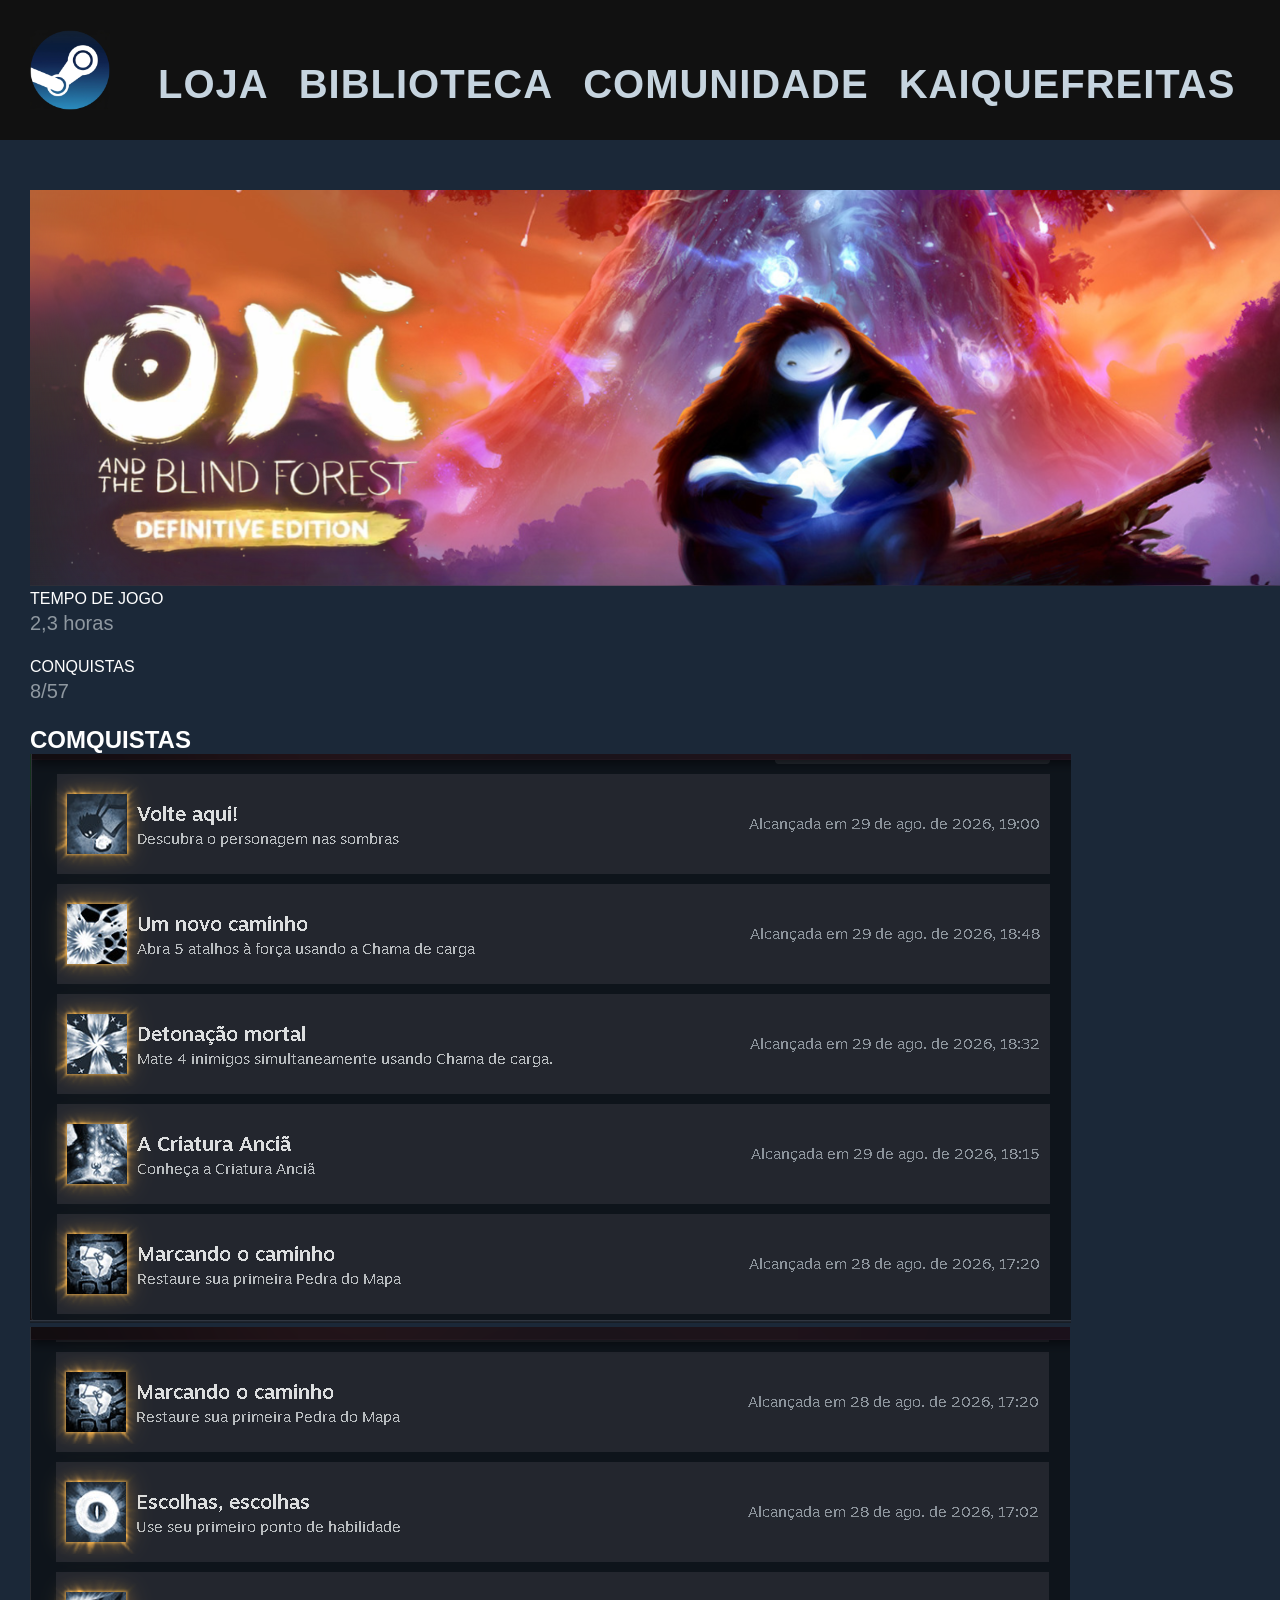
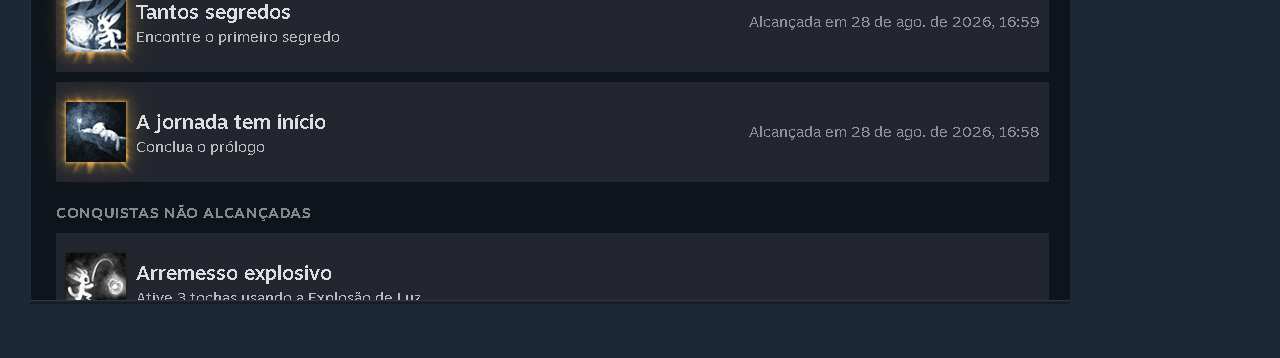
==== ori.html @ 25dc7127 "depois de alguns erros terminei o css" ====
<!DOCTYPE html>
<html lang="pt-br">
<head>
    <meta charset="UTF-8">
    <meta name="viewport" content="width=device-width, initial-scale=1.0">
    <title>Ori and the Blind Forest</title>
    <link rel="stylesheet" href="style.css">
</head>
<body>
    <header>
      <img  class="logo" src="assents/Imagem steam.jpg" alt="Logo da Steam" />
      <nav>
        <ul>
          <li><a href="">Loja</a></li>
          <li><a href="index.html">Biblioteca</a></li>
          <li><a href="">Comunidade</a></li>
          <li><a href="">KaiqueFreitas</a></li>
        </ul>
      </nav>
    </header>

    <section>
        <div class="banner_jogo">
           <img src="assents/Ori.png" alt="Ori and the Blind Forest">

        </div>

         <div class="barra_status" >
        <div class="status">
          <span>TEMPO DE JOGO</span>
          <p> 2,3 horas</p>
        </div>

        <div class="status">
          <span>CONQUISTAS</span>
          <p> 8/57</p>
        </div>
        </div>


        <div class="comquistas">  
          <h2>COMQUISTAS</h2>
          <img src="assents/Comquistas ori part1.png" alt="Comquistas Parte 1">
          <img src="assents/Comquistas ori part2.png" alt="Comquistas Parte 2">

        </div>




    </section>


    
</body>
</html>
---- style.css ----
* {
  padding: 0;
  margin: 0;
  box-sizing: border-box;
  font-family: sans-serif;
}

body {
  background-color: #1b2838;
  color: #ffffff;
}

header {
  background-color: #111111;
  display: flex;
  justify-content: flex-start;
  align-items: center;
  padding: 30px 30px;
  gap: 48px;
}

.logo {
  width: 80px;
  height: 80px;
}

header nav ul {
  list-style: none;
  display: flex;
  gap: 30px;
  margin-top: 29px;
}

header nav ul li a {
  text-decoration: none;
  color: #c6d4df;
  font-size: 40px;
  font-weight: bold;
  text-transform: uppercase;
  letter-spacing: 1px;
}

header nav ul li a:hover {
  color: #3a64d9;
}

section {
  padding: 50px 30px;
}


h1 {
  font-size: 50px;
  text-transform: uppercase;
  letter-spacing: 1px;
  color: #ffffff;
  margin-bottom: 5px;
  font-weight: normal; 
}

p {
  color: #8f98a0; 
  font-size: 20px;
  margin-bottom: 20px;
  line-height: 1.5; 
}

.Meus_jogos_favoritos, .Meus_jogos {
display: flex;
flex-wrap: wrap;
gap: 25px;
}

.Meus_jogos_favoritos img, .Meus_jogos img{
 border-radius: 4px;
  box-shadow: 0 4px 8px rgba(0, 0, 0, 0.6);
  cursor: pointer;
  transition: transform 0.3s ease,box-shadow 0.3s ease; 

}

.Meus_jogos_favoritos img:hover, .Meus_jogos img:hover{
  transform: scale(1.05);
  box-shadow: 0 8px 16px rgba(0, 0, 0, 0.6);
}
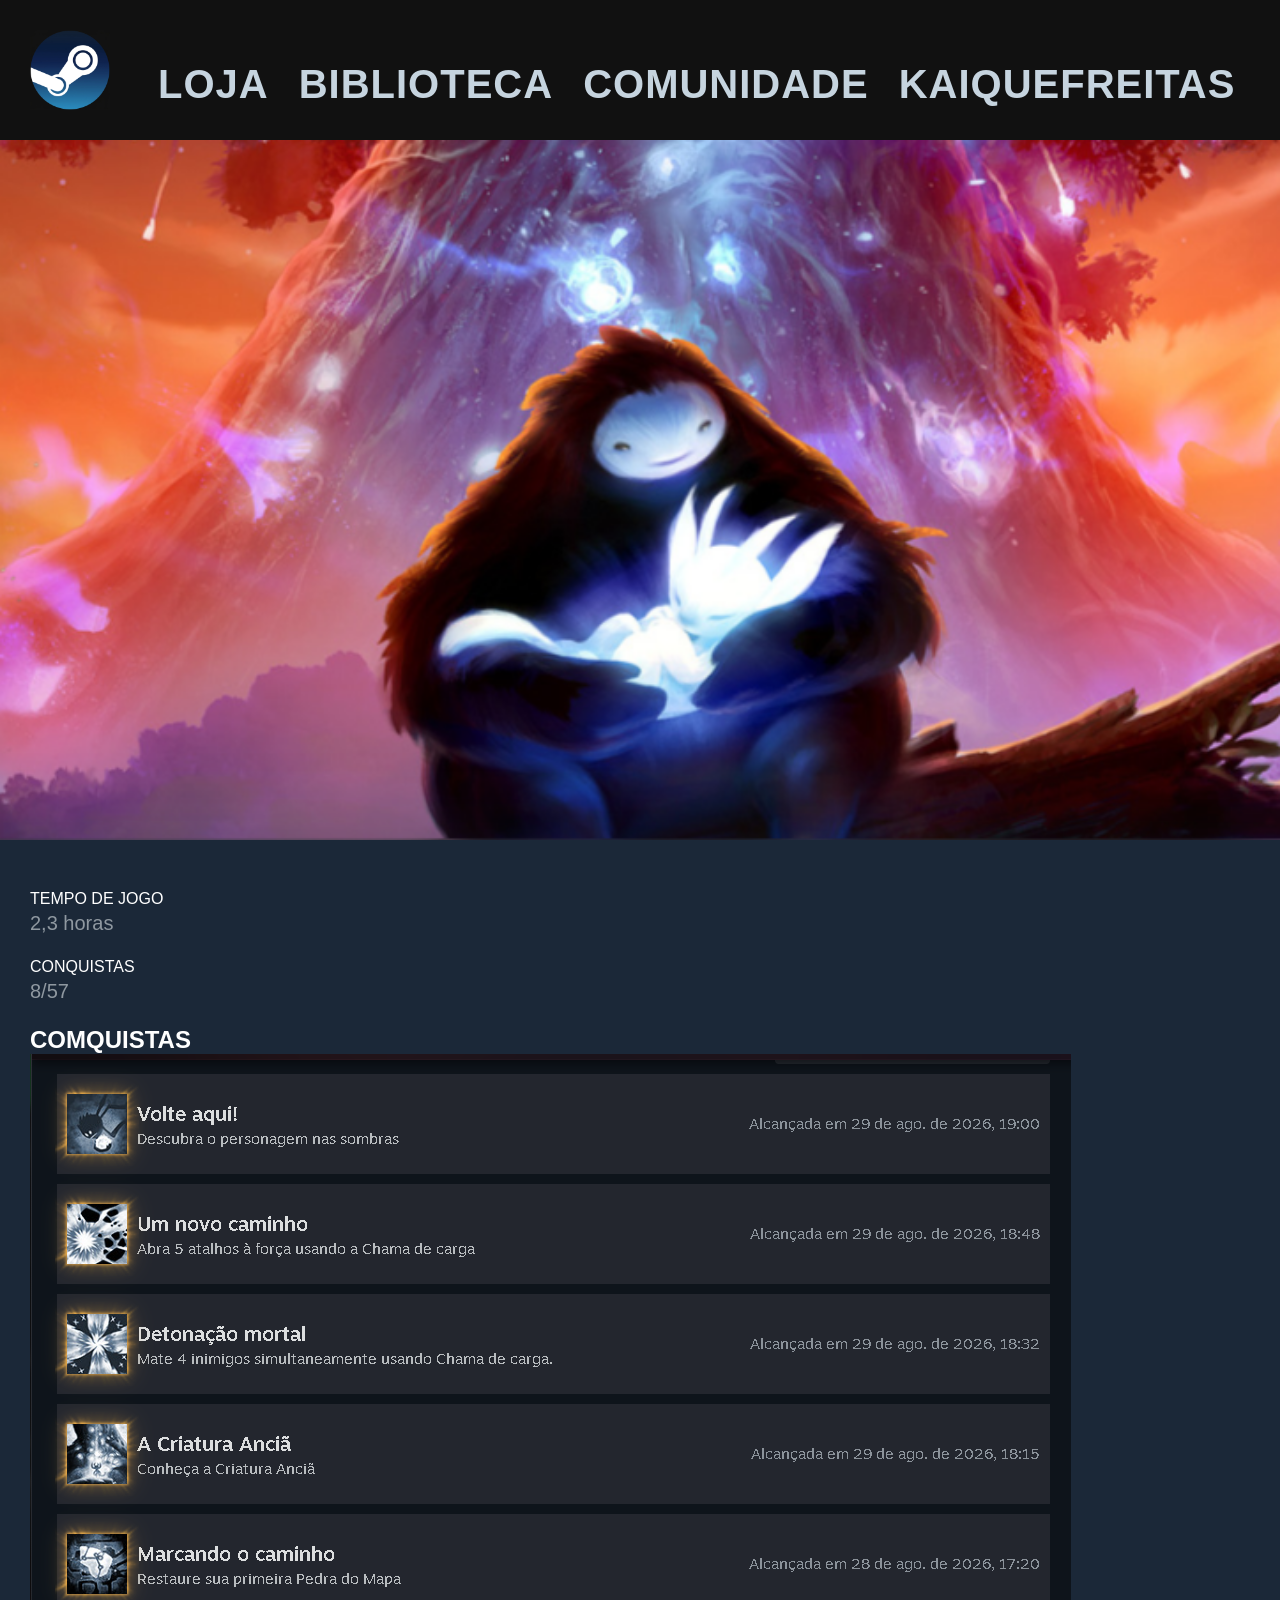
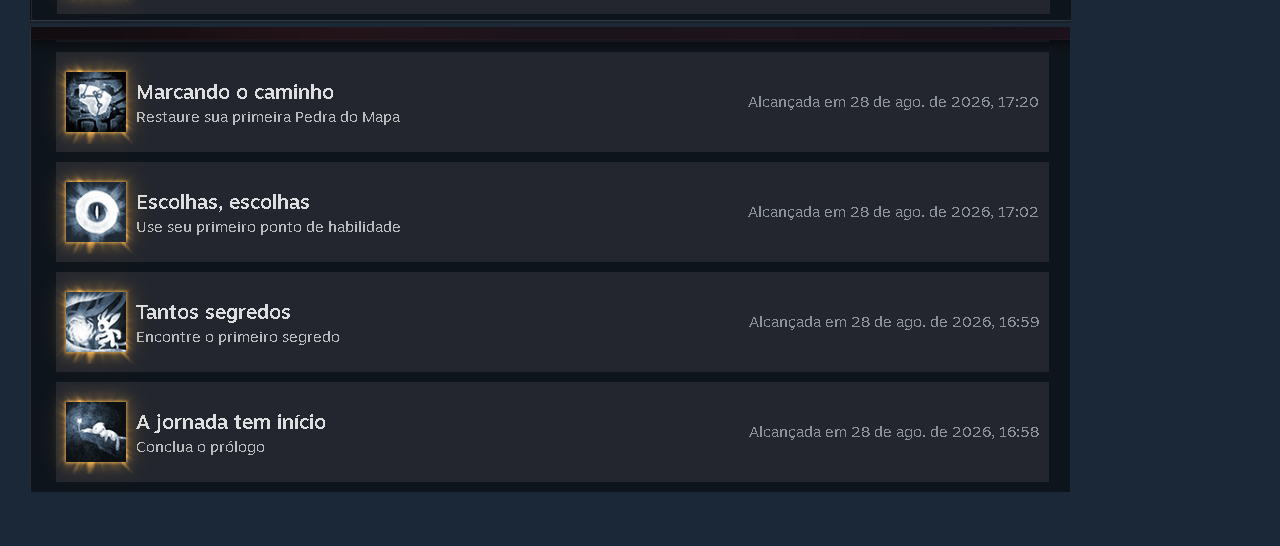
==== commit f7e52ddb: "part.1 ori 2" ====
--- a/ori.html
+++ b/ori.html
@@ -1,14 +1,14 @@
-<!DOCTYPE html>
+<!doctype html>
 <html lang="pt-br">
-<head>
-    <meta charset="UTF-8">
-    <meta name="viewport" content="width=device-width, initial-scale=1.0">
+  <head>
+    <meta charset="UTF-8" />
+    <meta name="viewport" content="width=device-width, initial-scale=1.0" />
     <title>Ori and the Blind Forest</title>
-    <link rel="stylesheet" href="style.css">
-</head>
-<body>
+    <link rel="stylesheet" href="style.css" />
+  </head>
+  <body>
     <header>
-      <img  class="logo" src="assents/Imagem steam.jpg" alt="Logo da Steam" />
+      <img class="logo" src="assents/Imagem steam.jpg" alt="Logo da Steam" />
       <nav>
         <ul>
           <li><a href="">Loja</a></li>
@@ -19,38 +19,26 @@
       </nav>
     </header>
 
+    <img class="banner_jogo" src="assents/Ori.png" alt="Ori and the Blind Forest" />
+
     <section>
-        <div class="banner_jogo">
-           <img src="assents/Ori.png" alt="Ori and the Blind Forest">
-
-        </div>
-
-         <div class="barra_status" >
+      <div class="barra_status">
         <div class="status">
           <span>TEMPO DE JOGO</span>
-          <p> 2,3 horas</p>
+          <p>2,3 horas</p>
         </div>
 
         <div class="status">
           <span>CONQUISTAS</span>
-          <p> 8/57</p>
+          <p>8/57</p>
         </div>
-        </div>
+      </div>
 
-
-        <div class="comquistas">  
-          <h2>COMQUISTAS</h2>
-          <img src="assents/Comquistas ori part1.png" alt="Comquistas Parte 1">
-          <img src="assents/Comquistas ori part2.png" alt="Comquistas Parte 2">
-
-        </div>
-
-
-
-
+      <div class="comquistas">
+        <h2>COMQUISTAS</h2>
+        <img src="assents/Comquistas ori part1.png" alt="Comquistas Parte 1" />
+        <img src="assents/Comquistas ori part2.png" alt="Comquistas Parte 2" />
+      </div>
     </section>
-
-
-    
-</body>
-</html>+  </body>
+</html>
--- a/style.css
+++ b/style.css
@@ -47,8 +47,6 @@
 section {
   padding: 50px 30px;
 }
-
-
 h1 {
   font-size: 50px;
   text-transform: uppercase;
@@ -83,3 +81,16 @@
   transform: scale(1.05);
   box-shadow: 0 8px 16px rgba(0, 0, 0, 0.6);
 }
+
+.banner_jogo {
+  width: 100%; /* Garante 100% da largura da tela do navegador */
+  height: 700px; /* Define uma altura fixa para o banner */
+  object-fit: cover; /* Recorta as sobras sem esticar nem achatar a imagem */
+  object-position: top center; /* Foca nos personagens na parte de cima */
+  display: block;
+}
+
+
+
+
+
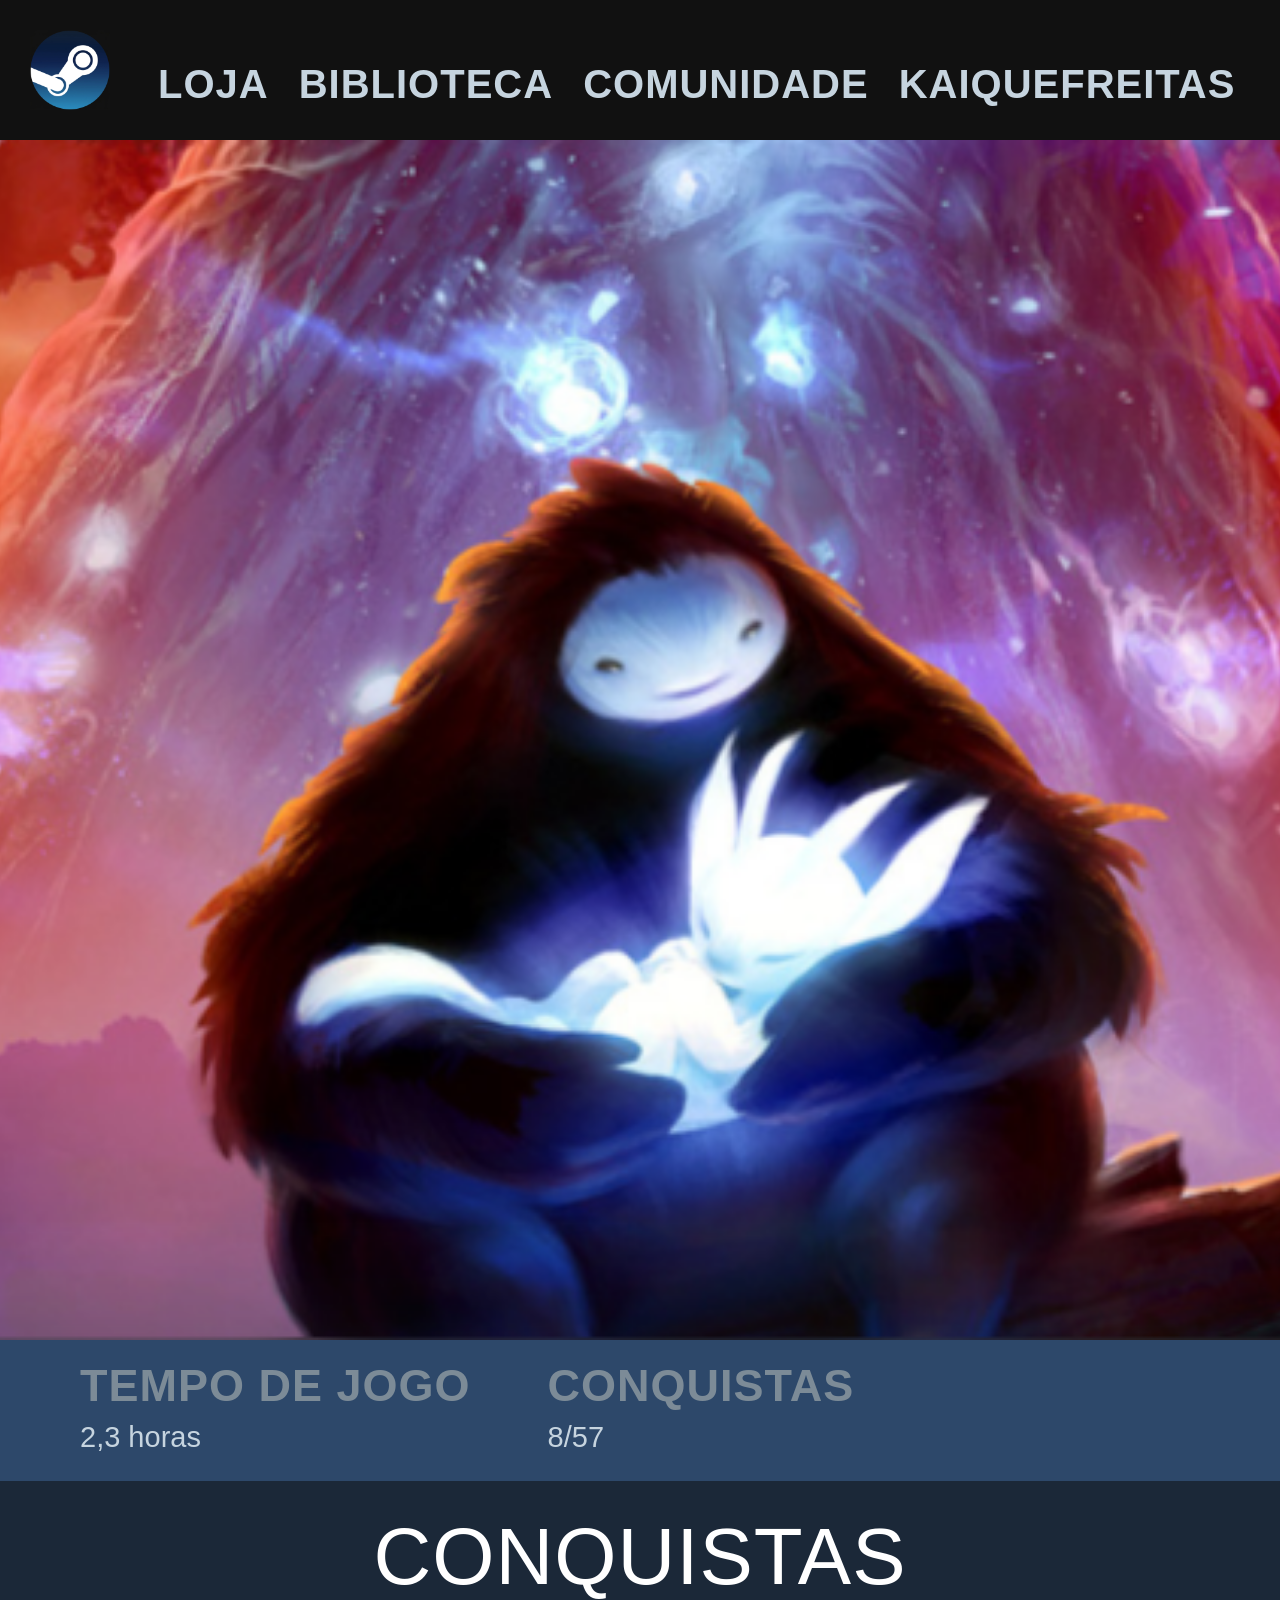
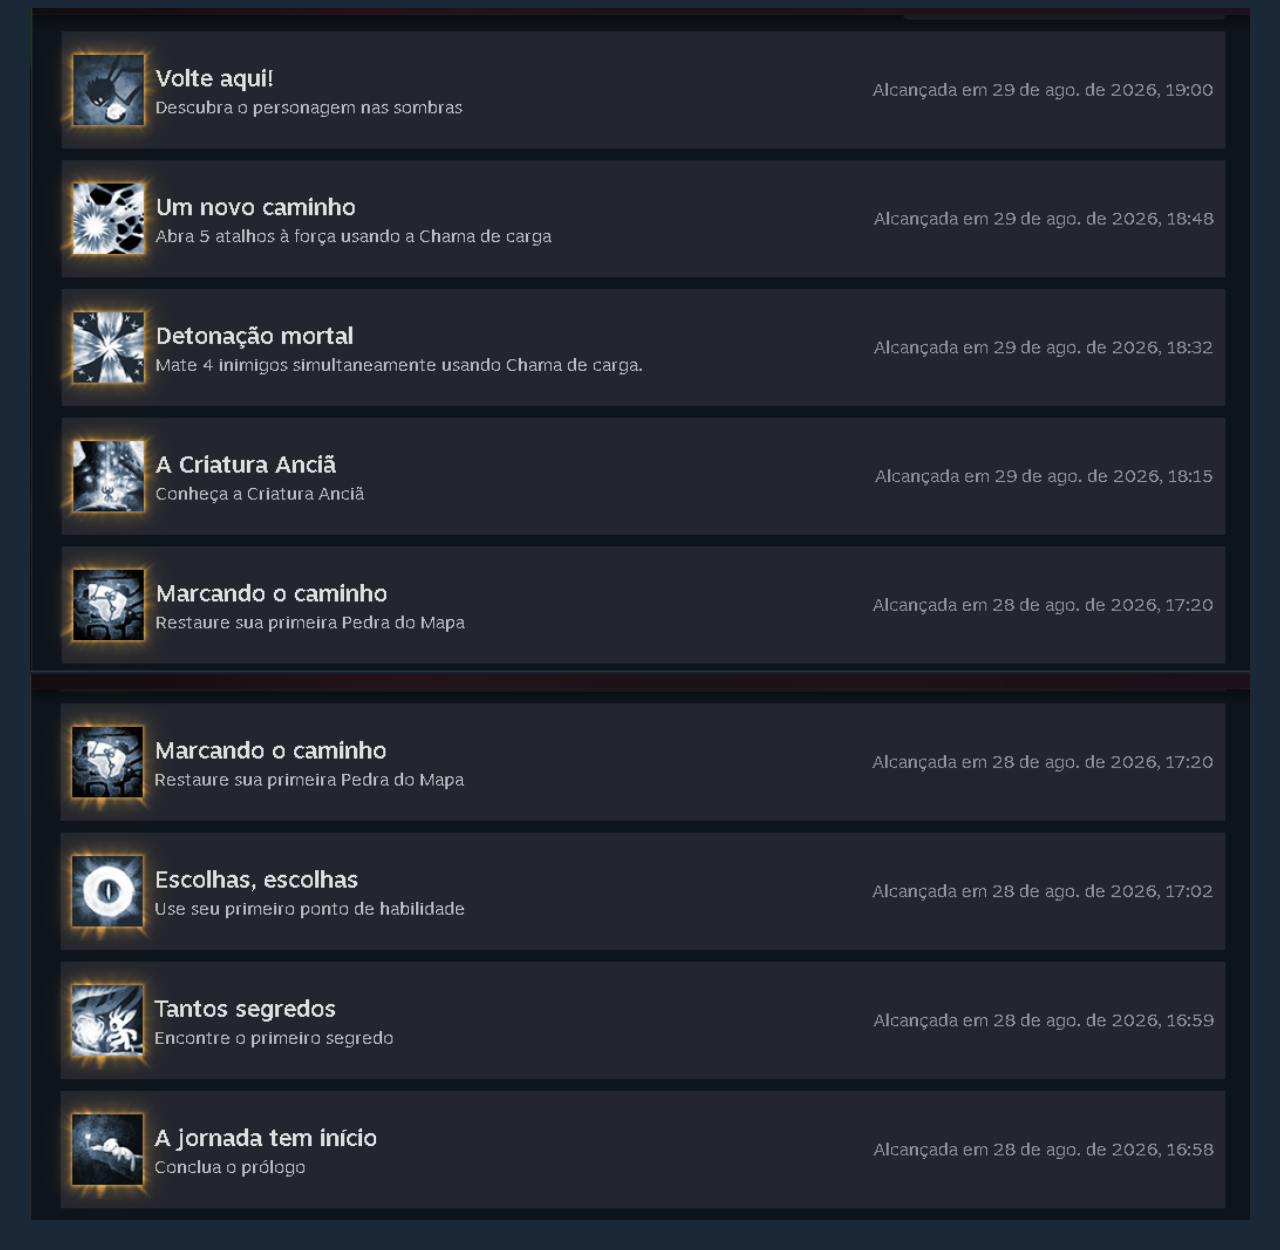
==== commit 4e60631e: "primeira tela concluida" ====
--- a/ori.html
+++ b/ori.html
@@ -19,26 +19,29 @@
       </nav>
     </header>
 
-    <img class="banner_jogo" src="assents/Ori.png" alt="Ori and the Blind Forest" />
+    <img
+      class="banner_jogo"
+      src="assents/Ori.png"
+      alt="Ori and the Blind Forest"
+    />
 
-    <section>
-      <div class="barra_status">
-        <div class="status">
-          <span>TEMPO DE JOGO</span>
-          <p>2,3 horas</p>
-        </div>
-
-        <div class="status">
-          <span>CONQUISTAS</span>
-          <p>8/57</p>
-        </div>
+    <div class="barra_steam">
+      <div class="status">
+        <span>TEMPO DE JOGO</span>
+        <p>2,3 horas</p>
       </div>
 
-      <div class="comquistas">
-        <h2>COMQUISTAS</h2>
-        <img src="assents/Comquistas ori part1.png" alt="Comquistas Parte 1" />
-        <img src="assents/Comquistas ori part2.png" alt="Comquistas Parte 2" />
+      <div class="status">
+        <span>CONQUISTAS</span>
+        <p>8/57</p>
       </div>
-    </section>
+    </div>
+   
+      <div class="conquistas">
+        <h1>CONQUISTAS</h1>
+        <img src="assents/Comquistas ori part1.png" alt="Conquistas Parte 1" />
+        <img src="assents/Comquistas ori part2.png" alt="Conquistas Parte 2" />
+      </div>
+   
   </body>
 </html>
--- a/style.css
+++ b/style.css
@@ -48,7 +48,7 @@
   padding: 50px 30px;
 }
 h1 {
-  font-size: 50px;
+  font-size: 80px;
   text-transform: uppercase;
   letter-spacing: 1px;
   color: #ffffff;
@@ -58,7 +58,7 @@
 
 p {
   color: #8f98a0; 
-  font-size: 20px;
+  font-size: 35px;
   margin-bottom: 20px;
   line-height: 1.5; 
 }
@@ -83,14 +83,51 @@
 }
 
 .banner_jogo {
-  width: 100%; /* Garante 100% da largura da tela do navegador */
-  height: 700px; /* Define uma altura fixa para o banner */
-  object-fit: cover; /* Recorta as sobras sem esticar nem achatar a imagem */
-  object-position: top center; /* Foca nos personagens na parte de cima */
+  width: 100%; 
+  height: 1200px;
+  object-fit: cover; 
+  object-position: top center; 
   display: block;
+}
+
+.barra_steam {
+  width: 100%;
+  background-color: #2d486a;
+   display: flex;
+  padding: 20px 80px;
+  gap: 77px; 
+  border-bottom: 1px solid rgba(0, 0, 0, 0);
+ 
+}
+
+.status span {
+  color: #7c8b97; /* Cor cinza do rótulo */
+  font-size: 45px;
+  font-weight: bold;
+  display: block;
+  letter-spacing: 1px;
+}
+.status p {
+color: #c6d4df; 
+  font-size: 29px;
+  margin-bottom: 0; 
+  margin-top: 4px;
+}
+
+.conquistas{
+display: flex;
+flex-direction: column;
+align-items: center;
+padding: 30px;
+
+}
+
+.conquistas img{
+  width: 100%;
+ max-width: 5000px; 
+ 
 }
 
 
 
 
-
